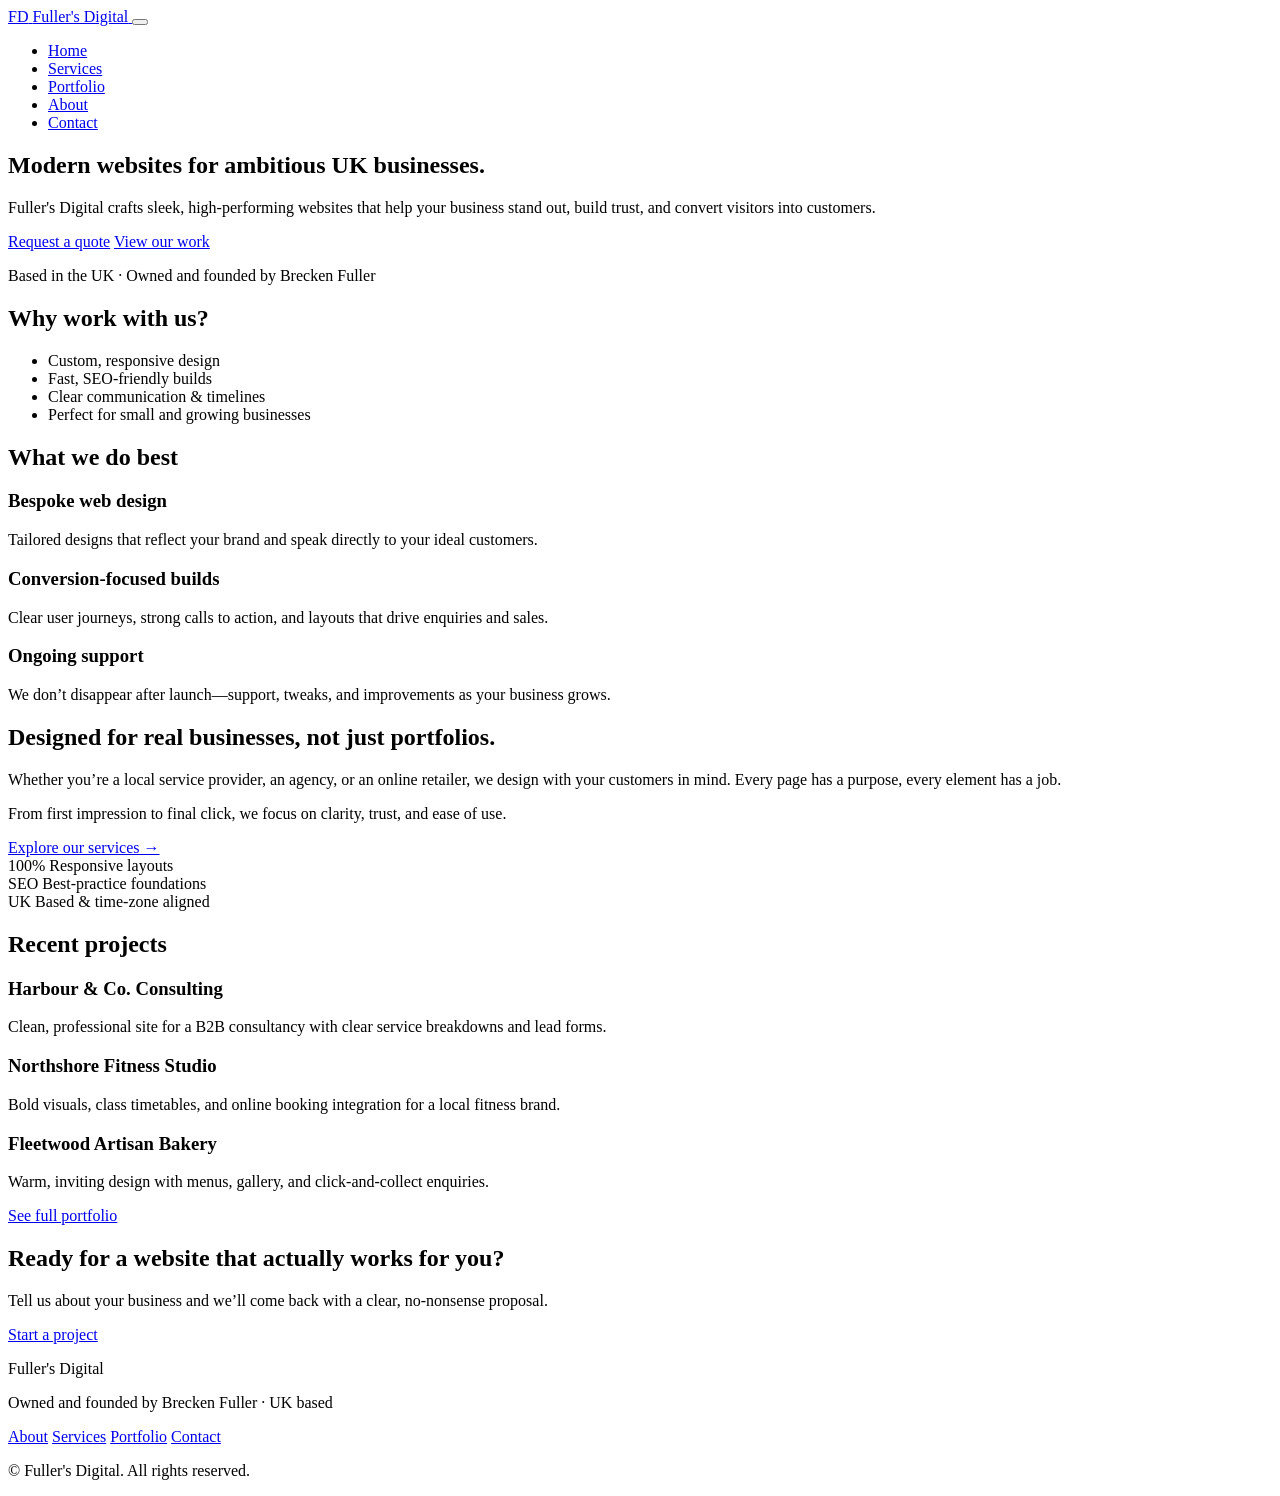
==== index.html @ 8ba7d4bd "Add files via upload" ====
<!DOCTYPE html>
<html lang="en-GB">
<head>
  <meta charset="UTF-8" />
  <meta name="viewport" content="width=device-width, initial-scale=1.0" />
  <title>Fuller's Digital | Modern Web Design</title>
  <link rel="stylesheet" href="styles.css" />
</head>
<body>
  <header class="site-header">
    <div class="container nav-container">
      <a href="index.html" class="logo">
        <span class="logo-mark">FD</span>
        <span class="logo-text">Fuller's Digital</span>
      </a>
      <button class="nav-toggle" aria-label="Toggle navigation">
        <span></span><span></span><span></span>
      </button>
      <nav class="main-nav">
        <ul>
          <li><a href="index.html" class="active">Home</a></li>
          <li><a href="services.html">Services</a></li>
          <li><a href="portfolio.html">Portfolio</a></li>
          <li><a href="about.html">About</a></li>
          <li><a href="contact.html">Contact</a></li>
        </ul>
      </nav>
    </div>
  </header>

  <main>
    <section class="hero">
      <div class="container hero-inner">
        <div class="hero-copy">
          <h1>Modern websites for ambitious UK businesses.</h1>
          <p>
            Fuller's Digital crafts sleek, high-performing websites that help your business stand out,
            build trust, and convert visitors into customers.
          </p>
          <div class="hero-actions">
            <a href="contact.html" class="btn primary">Request a quote</a>
            <a href="portfolio.html" class="btn ghost">View our work</a>
          </div>
          <p class="hero-subtext">Based in the UK · Owned and founded by Brecken Fuller</p>
        </div>
        <div class="hero-panel">
          <div class="hero-card">
            <h2>Why work with us?</h2>
            <ul>
              <li>Custom, responsive design</li>
              <li>Fast, SEO-friendly builds</li>
              <li>Clear communication & timelines</li>
              <li>Perfect for small and growing businesses</li>
            </ul>
          </div>
        </div>
      </div>
    </section>

    <section class="section" id="highlights">
      <div class="container">
        <h2>What we do best</h2>
        <div class="grid three">
          <article class="card">
            <h3>Bespoke web design</h3>
            <p>Tailored designs that reflect your brand and speak directly to your ideal customers.</p>
          </article>
          <article class="card">
            <h3>Conversion-focused builds</h3>
            <p>Clear user journeys, strong calls to action, and layouts that drive enquiries and sales.</p>
          </article>
          <article class="card">
            <h3>Ongoing support</h3>
            <p>We don’t disappear after launch—support, tweaks, and improvements as your business grows.</p>
          </article>
        </div>
      </div>
    </section>

    <section class="section section-alt">
      <div class="container split">
        <div>
          <h2>Designed for real businesses, not just portfolios.</h2>
          <p>
            Whether you’re a local service provider, an agency, or an online retailer, we design with your
            customers in mind. Every page has a purpose, every element has a job.
          </p>
          <p>
            From first impression to final click, we focus on clarity, trust, and ease of use.
          </p>
          <a href="services.html" class="text-link">Explore our services →</a>
        </div>
        <div class="stat-panel">
          <div class="stat">
            <span class="stat-number">100%</span>
            <span class="stat-label">Responsive layouts</span>
          </div>
          <div class="stat">
            <span class="stat-number">SEO</span>
            <span class="stat-label">Best-practice foundations</span>
          </div>
          <div class="stat">
            <span class="stat-number">UK</span>
            <span class="stat-label">Based & time-zone aligned</span>
          </div>
        </div>
      </div>
    </section>

    <section class="section">
      <div class="container">
        <h2>Recent projects</h2>
        <div class="grid three">
          <article class="card project-card">
            <h3>Harbour & Co. Consulting</h3>
            <p>Clean, professional site for a B2B consultancy with clear service breakdowns and lead forms.</p>
          </article>
          <article class="card project-card">
            <h3>Northshore Fitness Studio</h3>
            <p>Bold visuals, class timetables, and online booking integration for a local fitness brand.</p>
          </article>
          <article class="card project-card">
            <h3>Fleetwood Artisan Bakery</h3>
            <p>Warm, inviting design with menus, gallery, and click-and-collect enquiries.</p>
          </article>
        </div>
        <div class="section-cta">
          <a href="portfolio.html" class="btn ghost">See full portfolio</a>
        </div>
      </div>
    </section>

    <section class="section section-accent">
      <div class="container cta-banner">
        <div>
          <h2>Ready for a website that actually works for you?</h2>
          <p>Tell us about your business and we’ll come back with a clear, no-nonsense proposal.</p>
        </div>
        <a href="contact.html" class="btn primary light">Start a project</a>
      </div>
    </section>
  </main>

  <footer class="site-footer">
    <div class="container footer-inner">
      <div>
        <p class="footer-logo">Fuller's Digital</p>
        <p class="footer-meta">Owned and founded by Brecken Fuller · UK based</p>
      </div>
      <div class="footer-links">
        <a href="about.html">About</a>
        <a href="services.html">Services</a>
        <a href="portfolio.html">Portfolio</a>
        <a href="contact.html">Contact</a>
      </div>
      <p class="footer-copy">© <span id="year"></span> Fuller's Digital. All rights reserved.</p>
    </div>
  </footer>

  <script src="script.js"></script>
</body>
</html>
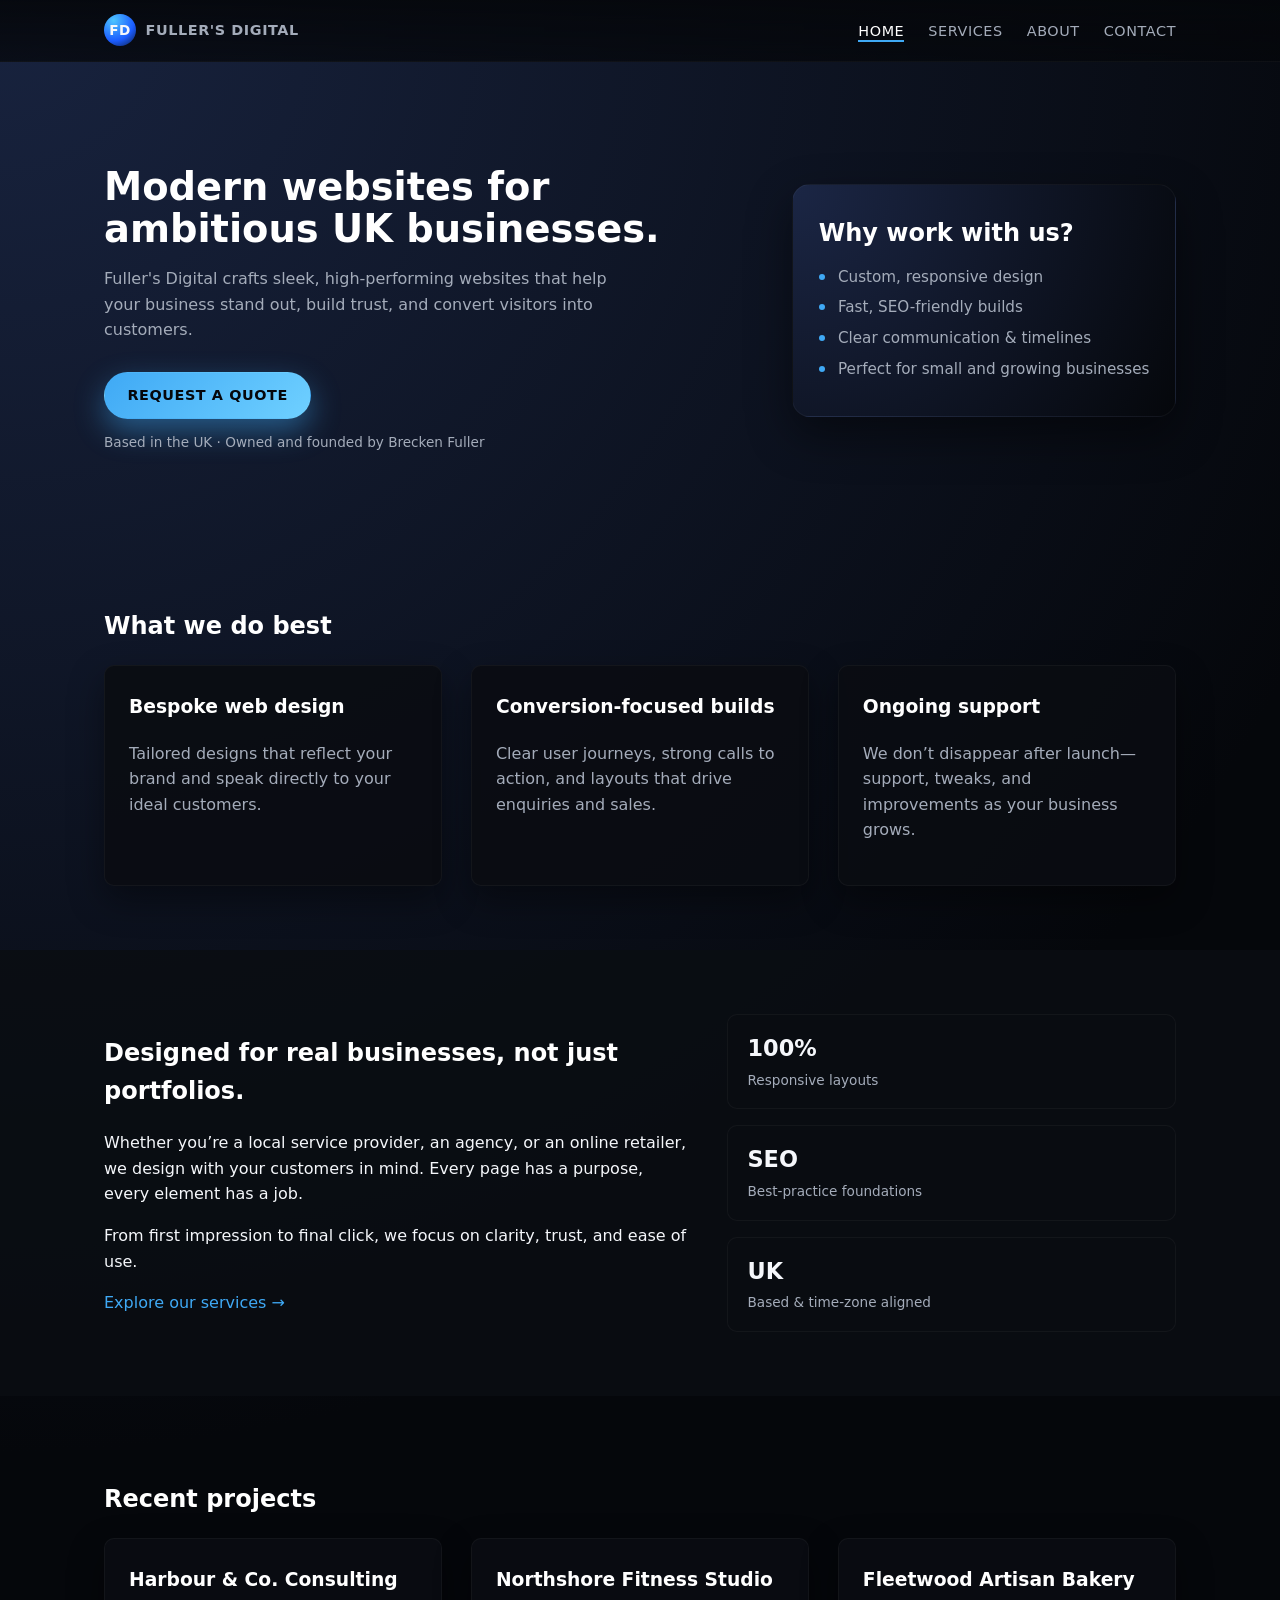
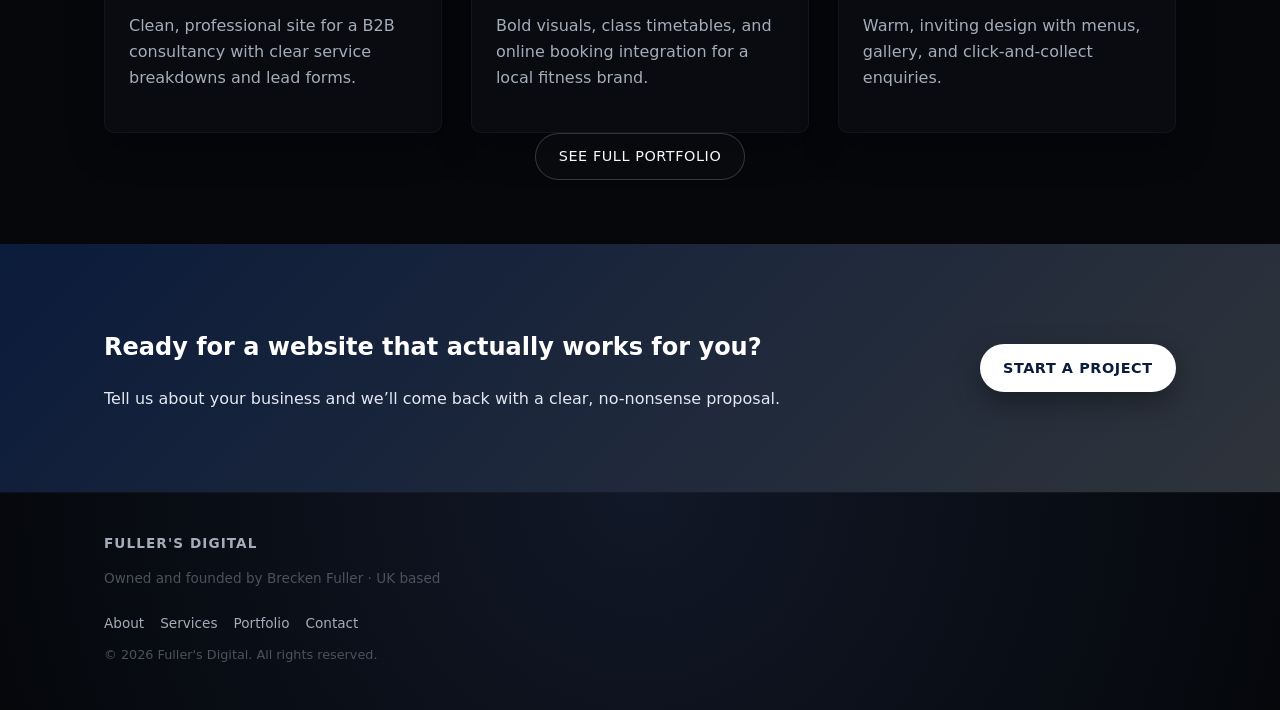
==== commit c57dda17: "Add files via upload" ====
--- a/index.html
+++ b/index.html
@@ -20,7 +20,6 @@
         <ul>
           <li><a href="index.html" class="active">Home</a></li>
           <li><a href="services.html">Services</a></li>
-          <li><a href="portfolio.html">Portfolio</a></li>
           <li><a href="about.html">About</a></li>
           <li><a href="contact.html">Contact</a></li>
         </ul>
@@ -39,7 +38,6 @@
           </p>
           <div class="hero-actions">
             <a href="contact.html" class="btn primary">Request a quote</a>
-            <a href="portfolio.html" class="btn ghost">View our work</a>
           </div>
           <p class="hero-subtext">Based in the UK · Owned and founded by Brecken Fuller</p>
         </div>
--- a/styles.css
+++ b/styles.css
@@ -0,0 +1,610 @@
+:root {
+  --navy: #0b1b3b;
+  --navy-light: #152750;
+  --grey: #2f343b;
+  --grey-light: #4b525c;
+  --accent: #3fa9f5;
+  --bg: #0a0d12;
+  --bg-alt: #11151d;
+  --text: #f5f7fb;
+  --muted: #a4acba;
+  --radius: 10px;
+  --shadow-soft: 0 18px 45px rgba(0, 0, 0, 0.45);
+  --transition: 0.2s ease;
+  --max-width: 1120px;
+  --font-sans: system-ui, -apple-system, BlinkMacSystemFont, "Segoe UI", sans-serif;
+}
+
+*,
+*::before,
+*::after {
+  box-sizing: border-box;
+}
+
+html,
+body {
+  margin: 0;
+  padding: 0;
+  font-family: var(--font-sans);
+  background: radial-gradient(circle at top left, #18233f, #05070b 55%);
+  color: var(--text);
+}
+
+body {
+  line-height: 1.6;
+}
+
+/* Layout */
+
+.container {
+  width: 100%;
+  max-width: var(--max-width);
+  margin: 0 auto;
+  padding: 0 1.5rem;
+}
+
+.section {
+  padding: 4rem 0;
+}
+
+.section-alt {
+  background: rgba(10, 13, 18, 0.85);
+}
+
+.section-accent {
+  background: linear-gradient(135deg, var(--navy), var(--grey));
+}
+
+.page-hero {
+  padding: 4.5rem 0 2.5rem;
+  background: linear-gradient(135deg, var(--navy), var(--grey));
+}
+
+.page-hero h1 {
+  margin-bottom: 0.5rem;
+}
+
+.page-hero p {
+  max-width: 540px;
+  color: var(--muted);
+}
+
+/* Header & nav */
+
+.site-header {
+  position: sticky;
+  top: 0;
+  z-index: 20;
+  backdrop-filter: blur(16px);
+  background: linear-gradient(to bottom, rgba(5, 7, 11, 0.92), rgba(5, 7, 11, 0.75));
+  border-bottom: 1px solid rgba(255, 255, 255, 0.04);
+}
+
+.nav-container {
+  display: flex;
+  align-items: center;
+  justify-content: space-between;
+  padding: 0.9rem 1.5rem;
+}
+
+.logo {
+  display: flex;
+  align-items: center;
+  gap: 0.6rem;
+  text-decoration: none;
+  color: var(--text);
+}
+
+.logo-mark {
+  width: 32px;
+  height: 32px;
+  border-radius: 999px;
+  background: radial-gradient(circle at 30% 20%, #4ec5ff, #1b5cff 60%, #0b1b3b 100%);
+  display: inline-flex;
+  align-items: center;
+  justify-content: center;
+  font-size: 0.85rem;
+  font-weight: 700;
+  letter-spacing: 0.04em;
+}
+
+.logo-text {
+  font-weight: 600;
+  letter-spacing: 0.04em;
+  text-transform: uppercase;
+  font-size: 0.9rem;
+  color: var(--muted);
+}
+
+.main-nav ul {
+  list-style: none;
+  display: flex;
+  gap: 1.5rem;
+  margin: 0;
+  padding: 0;
+}
+
+.main-nav a {
+  text-decoration: none;
+  color: var(--muted);
+  font-size: 0.9rem;
+  letter-spacing: 0.04em;
+  text-transform: uppercase;
+  position: relative;
+  padding-bottom: 0.2rem;
+}
+
+.main-nav a::after {
+  content: "";
+  position: absolute;
+  left: 0;
+  bottom: 0;
+  width: 0;
+  height: 2px;
+  background: var(--accent);
+  transition: width var(--transition);
+}
+
+.main-nav a:hover::after,
+.main-nav a.active::after {
+  width: 100%;
+}
+
+.main-nav a.active {
+  color: #ffffff;
+}
+
+/* Mobile nav */
+
+.nav-toggle {
+  display: none;
+  background: none;
+  border: none;
+  cursor: pointer;
+}
+
+.nav-toggle span {
+  display: block;
+  width: 20px;
+  height: 2px;
+  background: var(--text);
+  margin: 4px 0;
+  transition: var(--transition);
+}
+
+/* Hero */
+
+.hero {
+  padding: 4.5rem 0 3.5rem;
+}
+
+.hero-inner {
+  display: grid;
+  grid-template-columns: minmax(0, 1.4fr) minmax(0, 1fr);
+  gap: 3rem;
+  align-items: center;
+}
+
+.hero h1 {
+  font-size: clamp(2.3rem, 3vw, 3rem);
+  line-height: 1.1;
+  margin-bottom: 1rem;
+}
+
+.hero p {
+  color: var(--muted);
+  max-width: 540px;
+}
+
+.hero-actions {
+  margin: 1.8rem 0 0.8rem;
+  display: flex;
+  flex-wrap: wrap;
+  gap: 0.9rem;
+}
+
+.hero-subtext {
+  font-size: 0.85rem;
+  color: var(--grey-light);
+}
+
+.hero-panel {
+  display: flex;
+  justify-content: flex-end;
+}
+
+.hero-card {
+  background: radial-gradient(circle at top left, #1b2645, #05070b);
+  border-radius: 18px;
+  padding: 1.8rem 1.6rem;
+  box-shadow: var(--shadow-soft);
+  border: 1px solid rgba(255, 255, 255, 0.04);
+}
+
+.hero-card h2 {
+  margin-top: 0;
+  margin-bottom: 0.8rem;
+}
+
+.hero-card ul {
+  list-style: none;
+  padding-left: 0;
+  margin: 0;
+}
+
+.hero-card li {
+  position: relative;
+  padding-left: 1.2rem;
+  margin-bottom: 0.4rem;
+  color: var(--muted);
+  font-size: 0.95rem;
+}
+
+.hero-card li::before {
+  content: "";
+  position: absolute;
+  left: 0;
+  top: 0.55rem;
+  width: 6px;
+  height: 6px;
+  border-radius: 999px;
+  background: var(--accent);
+}
+
+/* Buttons */
+
+.btn {
+  display: inline-flex;
+  align-items: center;
+  justify-content: center;
+  padding: 0.7rem 1.4rem;
+  border-radius: 999px;
+  border: 1px solid transparent;
+  font-size: 0.9rem;
+  letter-spacing: 0.04em;
+  text-transform: uppercase;
+  text-decoration: none;
+  cursor: pointer;
+  transition: var(--transition);
+}
+
+.btn.primary {
+  background: linear-gradient(135deg, var(--accent), #6fd0ff);
+  color: #05070b;
+  font-weight: 600;
+  box-shadow: 0 12px 30px rgba(63, 169, 245, 0.45);
+}
+
+.btn.primary:hover {
+  transform: translateY(-1px);
+  box-shadow: 0 16px 40px rgba(63, 169, 245, 0.6);
+}
+
+.btn.primary.light {
+  background: #ffffff;
+  color: var(--navy);
+  box-shadow: 0 10px 28px rgba(0, 0, 0, 0.35);
+}
+
+.btn.ghost {
+  border-color: rgba(255, 255, 255, 0.18);
+  color: var(--text);
+  background: rgba(255, 255, 255, 0.02);
+}
+
+.btn.ghost:hover {
+  border-color: rgba(255, 255, 255, 0.35);
+  background: rgba(255, 255, 255, 0.04);
+}
+
+.text-link {
+  color: var(--accent);
+  text-decoration: none;
+  font-weight: 500;
+}
+
+.text-link:hover {
+  text-decoration: underline;
+}
+
+/* Grid & cards */
+
+.grid {
+  display: grid;
+  gap: 1.8rem;
+}
+
+.grid.two {
+  grid-template-columns: repeat(2, minmax(0, 1fr));
+}
+
+.grid.three {
+  grid-template-columns: repeat(3, minmax(0, 1fr));
+}
+
+.card {
+  background: rgba(10, 13, 18, 0.9);
+  border-radius: var(--radius);
+  padding: 1.6rem 1.5rem;
+  border: 1px solid rgba(255, 255, 255, 0.04);
+  box-shadow: 0 14px 35px rgba(0, 0, 0, 0.4);
+}
+
+.card h2,
+.card h3 {
+  margin-top: 0;
+}
+
+.card p {
+  color: var(--muted);
+}
+
+.project-card .tagline {
+  margin-top: 0.6rem;
+  font-size: 0.85rem;
+  color: var(--grey-light);
+}
+
+/* Split layout */
+
+.split {
+  display: grid;
+  grid-template-columns: minmax(0, 1.3fr) minmax(0, 1fr);
+  gap: 2.5rem;
+  align-items: flex-start;
+}
+
+/* Stats */
+
+.stat-panel {
+  display: grid;
+  gap: 1rem;
+}
+
+.stat {
+  background: rgba(10, 13, 18, 0.9);
+  border-radius: var(--radius);
+  padding: 1rem 1.2rem;
+  border: 1px solid rgba(255, 255, 255, 0.04);
+}
+
+.stat-number {
+  display: block;
+  font-size: 1.4rem;
+  font-weight: 600;
+}
+
+.stat-label {
+  font-size: 0.85rem;
+  color: var(--muted);
+}
+
+/* Lists */
+
+.list {
+  list-style: none;
+  padding-left: 0;
+  margin: 0.5rem 0 0;
+}
+
+.list li {
+  position: relative;
+  padding-left: 1.1rem;
+  margin-bottom: 0.35rem;
+  color: var(--muted);
+  font-size: 0.95rem;
+}
+
+.list li::before {
+  content: "•";
+  position: absolute;
+  left: 0;
+  top: 0;
+  color: var(--accent);
+}
+
+/* CTA banner */
+
+.cta-banner {
+  display: flex;
+  align-items: center;
+  justify-content: space-between;
+  gap: 1.5rem;
+}
+
+.cta-banner p {
+  color: #e3e7f2;
+}
+
+/* Section CTA */
+
+.section-cta {
+  text-align: center;
+}
+
+.section-cta p {
+  color: var(--muted);
+  max-width: 520px;
+  margin: 0.5rem auto 1.5rem;
+}
+
+/* Contact form */
+
+.contact-form {
+  display: grid;
+  gap: 1rem;
+  margin-top: 1rem;
+}
+
+.form-group {
+  display: flex;
+  flex-direction: column;
+  gap: 0.35rem;
+}
+
+label {
+  font-size: 0.9rem;
+  color: var(--muted);
+}
+
+input,
+select,
+textarea {
+  background: rgba(5, 7, 11, 0.9);
+  border-radius: 8px;
+  border: 1px solid rgba(255, 255, 255, 0.08);
+  padding: 0.6rem 0.7rem;
+  color: var(--text);
+  font-family: inherit;
+  font-size: 0.95rem;
+  outline: none;
+  transition: var(--transition);
+}
+
+input:focus,
+select:focus,
+textarea:focus {
+  border-color: var(--accent);
+  box-shadow: 0 0 0 1px rgba(63, 169, 245, 0.4);
+}
+
+textarea {
+  resize: vertical;
+}
+
+.form-note {
+  font-size: 0.8rem;
+  color: var(--grey-light);
+}
+
+/* Footer */
+
+.site-footer {
+  padding: 2.5rem 0 2rem;
+  border-top: 1px solid rgba(255, 255, 255, 0.04);
+  background: radial-gradient(circle at top, #111827, #05070b);
+}
+
+.footer-inner {
+  display: flex;
+  flex-direction: column;
+  gap: 0.6rem;
+  align-items: flex-start;
+}
+
+.footer-logo {
+  font-weight: 600;
+  letter-spacing: 0.08em;
+  text-transform: uppercase;
+  font-size: 0.85rem;
+  color: var(--muted);
+}
+
+.footer-meta {
+  font-size: 0.85rem;
+  color: var(--grey-light);
+}
+
+.footer-links {
+  display: flex;
+  flex-wrap: wrap;
+  gap: 1rem;
+}
+
+.footer-links a {
+  color: var(--muted);
+  text-decoration: none;
+  font-size: 0.85rem;
+}
+
+.footer-links a:hover {
+  color: var(--accent);
+}
+
+.footer-copy {
+  font-size: 0.8rem;
+  color: var(--grey-light);
+}
+
+/* Typography */
+
+h1,
+h2,
+h3 {
+  color: #ffffff;
+}
+
+p {
+  margin-top: 0;
+}
+
+/* Responsive */
+
+@media (max-width: 900px) {
+  .hero-inner {
+    grid-template-columns: minmax(0, 1fr);
+  }
+
+  .hero-panel {
+    justify-content: flex-start;
+  }
+
+  .split {
+    grid-template-columns: minmax(0, 1fr);
+  }
+
+  .grid.two {
+    grid-template-columns: minmax(0, 1fr);
+  }
+
+  .grid.three {
+    grid-template-columns: repeat(2, minmax(0, 1fr));
+  }
+
+  .cta-banner {
+    flex-direction: column;
+    align-items: flex-start;
+  }
+}
+
+@media (max-width: 720px) {
+  .nav-toggle {
+    display: block;
+  }
+
+  .main-nav {
+    position: absolute;
+    top: 100%;
+    right: 0;
+    left: 0;
+    background: rgba(5, 7, 11, 0.98);
+    transform: translateY(-10px);
+    opacity: 0;
+    pointer-events: none;
+    transition: var(--transition);
+  }
+
+  .main-nav.open {
+    transform: translateY(0);
+    opacity: 1;
+    pointer-events: auto;
+  }
+
+  .main-nav ul {
+    flex-direction: column;
+    padding: 0.75rem 1.5rem 1.1rem;
+    gap: 0.75rem;
+  }
+
+  .grid.three {
+    grid-template-columns: minmax(0, 1fr);
+  }
+
+  .nav-container {
+    padding-inline: 1.2rem;
+  }
+}
+
+
+
+
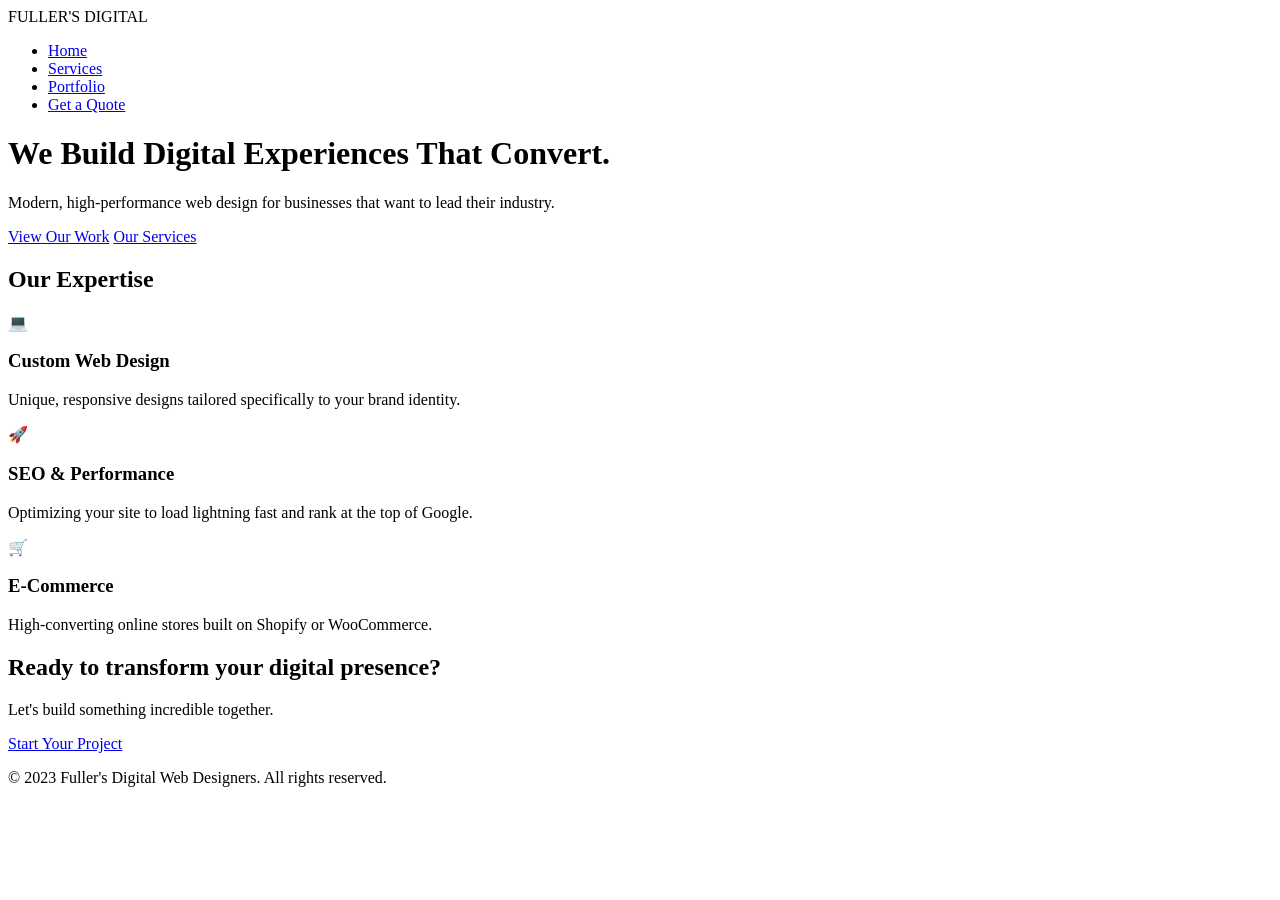
==== commit 7900f555: "Add files via upload" ====
--- a/index.html
+++ b/index.html
@@ -1,161 +1,83 @@
 <!DOCTYPE html>
-<html lang="en-GB">
+<html lang="en">
 <head>
-  <meta charset="UTF-8" />
-  <meta name="viewport" content="width=device-width, initial-scale=1.0" />
-  <title>Fuller's Digital | Modern Web Design</title>
-  <link rel="stylesheet" href="styles.css" />
+    <meta charset="UTF-8">
+    <meta name="viewport" content="width=device-width, initial-scale=1.0">
+    <title>Fuller's Digital | Premium Web Design</title>
+    <link rel="stylesheet" href="style.css">
+    <!-- Google Fonts -->
+    <link href="https://fonts.googleapis.com/css2?family=Inter:wght@300;400;600;700&display=swap" rel="stylesheet">
 </head>
 <body>
-  <header class="site-header">
-    <div class="container nav-container">
-      <a href="index.html" class="logo">
-        <span class="logo-mark">FD</span>
-        <span class="logo-text">Fuller's Digital</span>
-      </a>
-      <button class="nav-toggle" aria-label="Toggle navigation">
-        <span></span><span></span><span></span>
-      </button>
-      <nav class="main-nav">
-        <ul>
-          <li><a href="index.html" class="active">Home</a></li>
-          <li><a href="services.html">Services</a></li>
-          <li><a href="about.html">About</a></li>
-          <li><a href="contact.html">Contact</a></li>
-        </ul>
-      </nav>
-    </div>
-  </header>
 
-  <main>
-    <section class="hero">
-      <div class="container hero-inner">
-        <div class="hero-copy">
-          <h1>Modern websites for ambitious UK businesses.</h1>
-          <p>
-            Fuller's Digital crafts sleek, high-performing websites that help your business stand out,
-            build trust, and convert visitors into customers.
-          </p>
-          <div class="hero-actions">
-            <a href="contact.html" class="btn primary">Request a quote</a>
-          </div>
-          <p class="hero-subtext">Based in the UK · Owned and founded by Brecken Fuller</p>
+    <!-- Navigation -->
+    <nav class="navbar">
+        <div class="container">
+            <div class="logo">
+                <span class="blue-text">FULLER'S</span> DIGITAL
+            </div>
+            <ul class="nav-links">
+                <li><a href="index.html" class="active">Home</a></li>
+                <li><a href="#services">Services</a></li>
+                <li><a href="#portfolio">Portfolio</a></li>
+                <li><a href="contact.html" class="cta-nav">Get a Quote</a></li>
+            </ul>
         </div>
-        <div class="hero-panel">
-          <div class="hero-card">
-            <h2>Why work with us?</h2>
-            <ul>
-              <li>Custom, responsive design</li>
-              <li>Fast, SEO-friendly builds</li>
-              <li>Clear communication & timelines</li>
-              <li>Perfect for small and growing businesses</li>
-            </ul>
-          </div>
+    </nav>
+
+    <!-- Hero Section -->
+    <header class="hero">
+        <div class="container">
+            <h1>We Build Digital Experiences That <span class="highlight">Convert.</span></h1>
+            <p>Modern, high-performance web design for businesses that want to lead their industry.</p>
+            <div class="hero-btns">
+                <a href="#portfolio" class="btn btn-primary">View Our Work</a>
+                <a href="#services" class="btn btn-secondary">Our Services</a>
+            </div>
         </div>
-      </div>
+    </header>
+
+    <!-- Services Section -->
+    <section id="services" class="services">
+        <div class="container">
+            <h2 class="section-title">Our Expertise</h2>
+            <div class="grid">
+                <div class="card">
+                    <div class="icon">💻</div>
+                    <h3>Custom Web Design</h3>
+                    <p>Unique, responsive designs tailored specifically to your brand identity.</p>
+                </div>
+                <div class="card">
+                    <div class="icon">🚀</div>
+                    <h3>SEO & Performance</h3>
+                    <p>Optimizing your site to load lightning fast and rank at the top of Google.</p>
+                </div>
+                <div class="card">
+                    <div class="icon">🛒</div>
+                    <h3>E-Commerce</h3>
+                    <p>High-converting online stores built on Shopify or WooCommerce.</p>
+                </div>
+            </div>
+        </div>
     </section>
 
-    <section class="section" id="highlights">
-      <div class="container">
-        <h2>What we do best</h2>
-        <div class="grid three">
-          <article class="card">
-            <h3>Bespoke web design</h3>
-            <p>Tailored designs that reflect your brand and speak directly to your ideal customers.</p>
-          </article>
-          <article class="card">
-            <h3>Conversion-focused builds</h3>
-            <p>Clear user journeys, strong calls to action, and layouts that drive enquiries and sales.</p>
-          </article>
-          <article class="card">
-            <h3>Ongoing support</h3>
-            <p>We don’t disappear after launch—support, tweaks, and improvements as your business grows.</p>
-          </article>
+    <!-- Call to Action -->
+    <section class="cta-section">
+        <div class="container">
+            <h2>Ready to transform your digital presence?</h2>
+            <p>Let's build something incredible together.</p>
+            <a href="contact.html" class="btn btn-white">Start Your Project</a>
         </div>
-      </div>
     </section>
 
-    <section class="section section-alt">
-      <div class="container split">
-        <div>
-          <h2>Designed for real businesses, not just portfolios.</h2>
-          <p>
-            Whether you’re a local service provider, an agency, or an online retailer, we design with your
-            customers in mind. Every page has a purpose, every element has a job.
-          </p>
-          <p>
-            From first impression to final click, we focus on clarity, trust, and ease of use.
-          </p>
-          <a href="services.html" class="text-link">Explore our services →</a>
+    <!-- Footer -->
+    <footer>
+        <div class="container">
+            <p>&copy; 2023 Fuller's Digital Web Designers. All rights reserved.</p>
         </div>
-        <div class="stat-panel">
-          <div class="stat">
-            <span class="stat-number">100%</span>
-            <span class="stat-label">Responsive layouts</span>
-          </div>
-          <div class="stat">
-            <span class="stat-number">SEO</span>
-            <span class="stat-label">Best-practice foundations</span>
-          </div>
-          <div class="stat">
-            <span class="stat-number">UK</span>
-            <span class="stat-label">Based & time-zone aligned</span>
-          </div>
-        </div>
-      </div>
-    </section>
+    </footer>
 
-    <section class="section">
-      <div class="container">
-        <h2>Recent projects</h2>
-        <div class="grid three">
-          <article class="card project-card">
-            <h3>Harbour & Co. Consulting</h3>
-            <p>Clean, professional site for a B2B consultancy with clear service breakdowns and lead forms.</p>
-          </article>
-          <article class="card project-card">
-            <h3>Northshore Fitness Studio</h3>
-            <p>Bold visuals, class timetables, and online booking integration for a local fitness brand.</p>
-          </article>
-          <article class="card project-card">
-            <h3>Fleetwood Artisan Bakery</h3>
-            <p>Warm, inviting design with menus, gallery, and click-and-collect enquiries.</p>
-          </article>
-        </div>
-        <div class="section-cta">
-          <a href="portfolio.html" class="btn ghost">See full portfolio</a>
-        </div>
-      </div>
-    </section>
-
-    <section class="section section-accent">
-      <div class="container cta-banner">
-        <div>
-          <h2>Ready for a website that actually works for you?</h2>
-          <p>Tell us about your business and we’ll come back with a clear, no-nonsense proposal.</p>
-        </div>
-        <a href="contact.html" class="btn primary light">Start a project</a>
-      </div>
-    </section>
-  </main>
-
-  <footer class="site-footer">
-    <div class="container footer-inner">
-      <div>
-        <p class="footer-logo">Fuller's Digital</p>
-        <p class="footer-meta">Owned and founded by Brecken Fuller · UK based</p>
-      </div>
-      <div class="footer-links">
-        <a href="about.html">About</a>
-        <a href="services.html">Services</a>
-        <a href="portfolio.html">Portfolio</a>
-        <a href="contact.html">Contact</a>
-      </div>
-      <p class="footer-copy">© <span id="year"></span> Fuller's Digital. All rights reserved.</p>
-    </div>
-  </footer>
-
-  <script src="script.js"></script>
 </body>
 </html>
 
+
